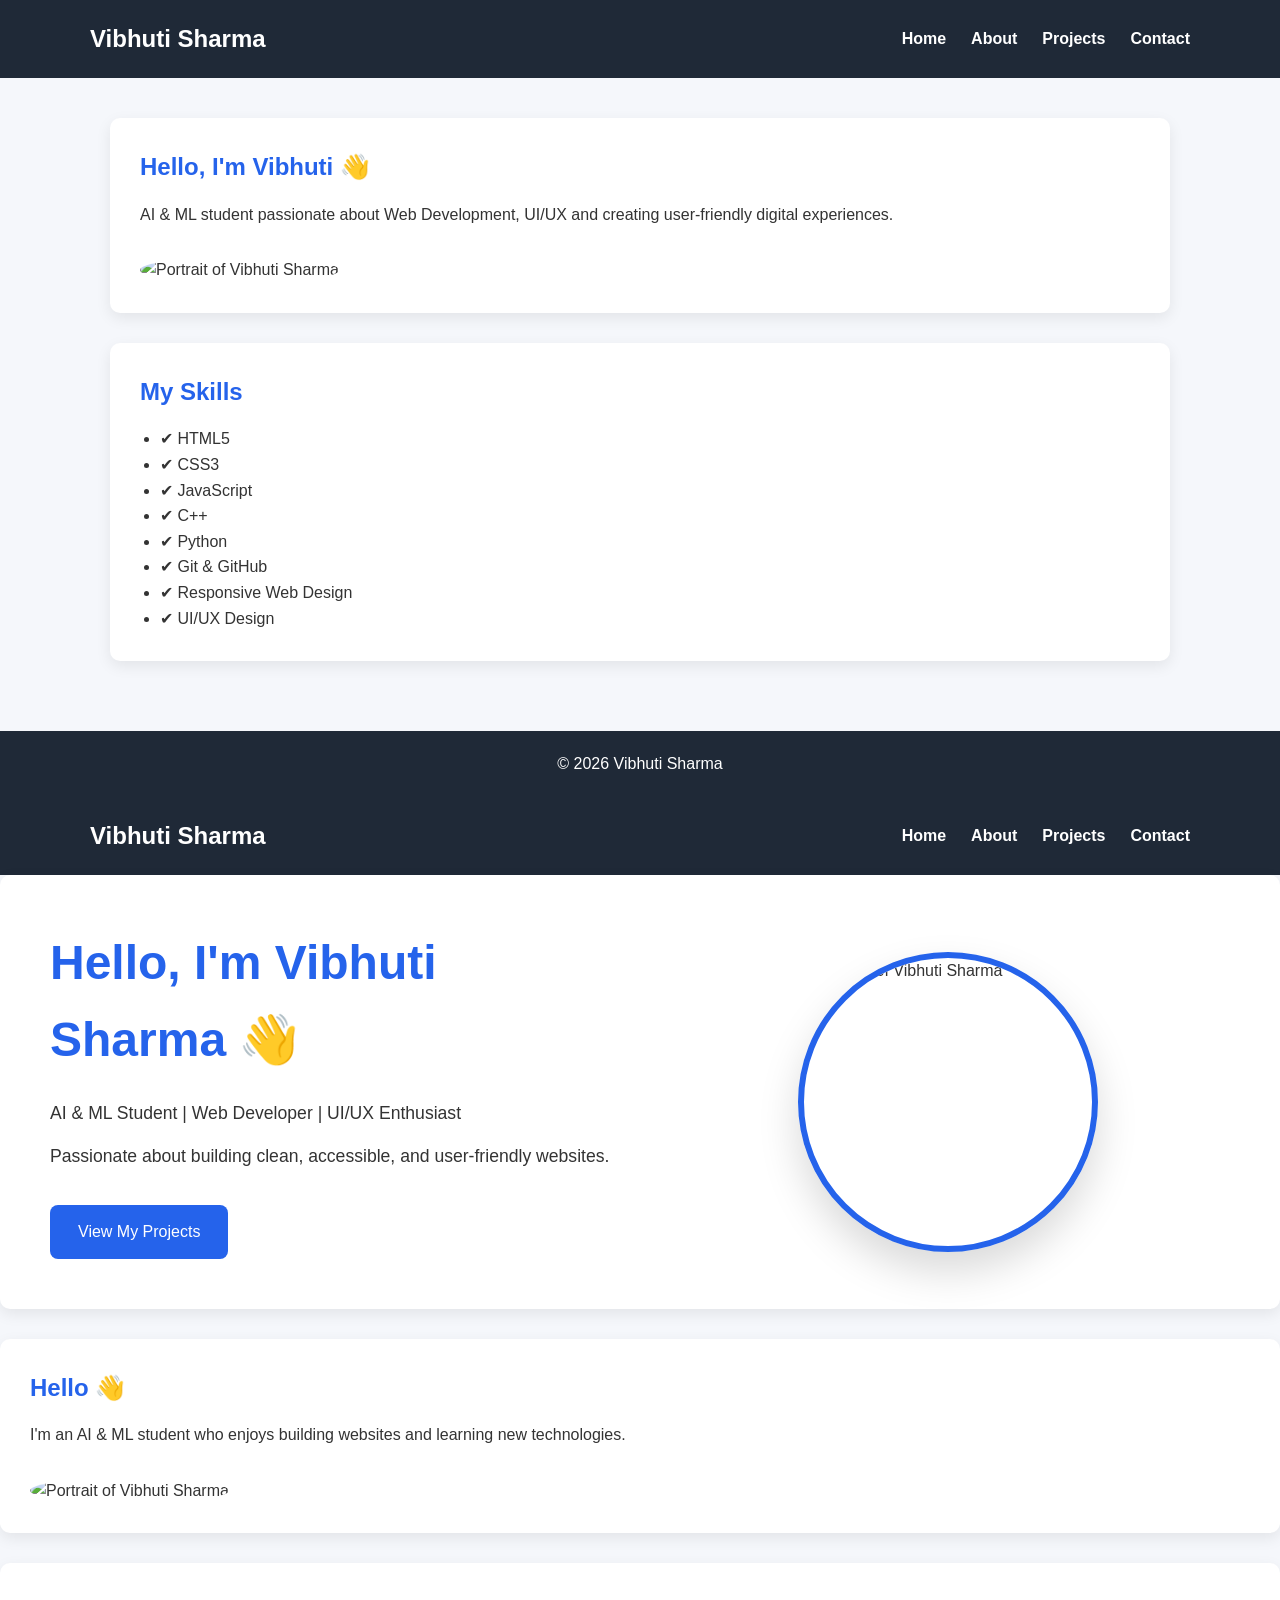
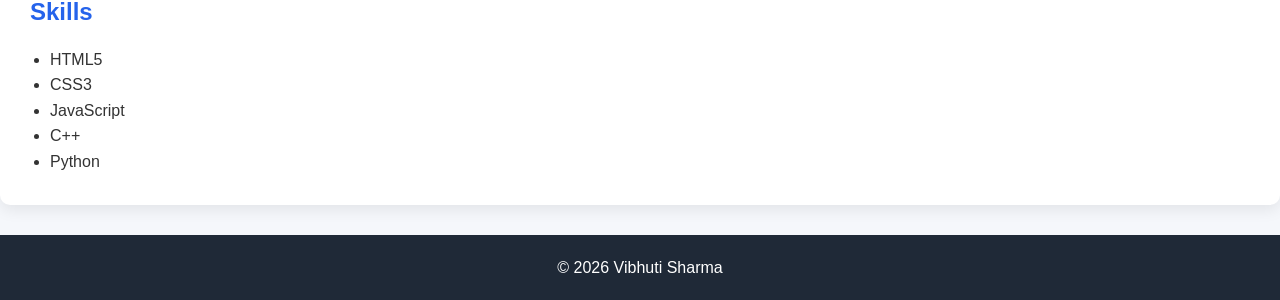
==== index.html @ a4ba5873 "Initial portfolio website" ====
<!DOCTYPE html>
<html lang="en">

<head>
<link rel="preconnect" href="https://fonts.googleapis.com">

<link rel="preconnect" href="https://fonts.gstatic.com" crossorigin>

<link href="https://fonts.googleapis.com/css2?family=Poppins:wght@300;400;500;600;700&display=swap" rel="stylesheet">

<meta charset="UTF-8">

<meta name="viewport" content="width=device-width, initial-scale=1.0">

<meta name="description"
content="Portfolio of Vibhuti Sharma, AI & ML Student and Web Developer">

<meta name="keywords"
content="Portfolio,HTML,CSS,Web Development,AI,Student">

<meta name="author"
content="Vibhuti Sharma">

<title>Vibhuti Sharma | Portfolio</title>

<link rel="stylesheet" href="css/style.css">

</head>

<body>

<header>

<nav aria-label="Main Navigation">

<h1>Vibhuti Sharma</h1>

<ul>

<li><a href="index.html">Home</a></li>

<li><a href="about.html">About</a></li>

<li><a href="projects.html">Projects</a></li>

<li><a href="contact.html">Contact</a></li>

</ul>

</nav>

</header>

<main>

<section>

<h2>Hello, I'm Vibhuti 👋</h2>

<p>
AI & ML student passionate about Web Development, UI/UX and creating user-friendly digital experiences.
</p>

<img src="images/profile.jpg"
alt="Portrait of Vibhuti Sharma">

</section>

<section>

<h2>My Skills</h2>

<article>

<ul>

<li>✔ HTML5</li>

<li>✔ CSS3</li>

<li>✔ JavaScript</li>

<li>✔ C++</li>

<li>✔ Python</li>

<li>✔ Git & GitHub</li>

<li>✔ Responsive Web Design</li>

<li>✔ UI/UX Design</li>

</ul>

</article>

</section>

</main>

<footer>

<p>© 2026 Vibhuti Sharma</p>

</footer>

<header>

    <nav aria-label="Main Navigation">

        <h1>Vibhuti Sharma</h1>

        <ul>

            <li><a href="index.html">Home</a></li>

            <li><a href="about.html">About</a></li>

            <li><a href="projects.html">Projects</a></li>

            <li><a href="contact.html">Contact</a></li>

        </ul>

    </nav>

</header>

<section class="hero">

    <div class="hero-text">

        <h2>Hello, I'm <span>Vibhuti Sharma</span> 👋</h2>

        <p>
            AI & ML Student | Web Developer | UI/UX Enthusiast
        </p>

        <p>
            Passionate about building clean, accessible, and user-friendly websites.
        </p>

        <a href="projects.html" class="btn">
            View My Projects
        </a>

    </div>

    <div class="hero-image">

        <img src="images/profile.jpg"
             alt="Portrait of Vibhuti Sharma">

    </div>

</section>

    <section>

        <h2>Hello 👋</h2>

        <p>
            I'm an AI & ML student who enjoys building websites and learning new technologies.
        </p>

        <img src="images/profile.jpg"
             alt="Portrait of Vibhuti Sharma">

    </section>

    <section>

        <h2>Skills</h2>

        <article>

            <ul>

                <li>HTML5</li>
                <li>CSS3</li>
                <li>JavaScript</li>
                <li>C++</li>
                <li>Python</li>

            </ul>

        </article>

    </section>

</main>

<footer>

    <p>© 2026 Vibhuti Sharma</p>

</footer>

</html>
<!DOCTYPE html>
<html lang="en">

<head>

    <meta charset="UTF-8">

    <meta name="viewport"
          content="width=device-width, initial-scale=1.0">

    <meta name="description"
          content="Portfolio of Vibhuti Sharma">

    <meta name="keywords"
          content="Portfolio, Web Developer, AI Student">

    <meta name="author"
          content="Vibhuti Sharma">

    <title>Vibhuti Sharma | Portfolio</title>

    <link rel="stylesheet"
          href="css/style.css">

</head>

<body>

    <script src="js/script.js"></script>

</body>

</html>
---- css/style.css ----
*{
margin:0;
padding:0;
box-sizing:border-box;
}

body{

font-family:Arial, sans-serif;

line-height:1.6;

background:#f5f5f5;

color:#333;

}

header{

background:#1f2937;

padding:20px;

}

nav{

display:flex;

justify-content:space-between;

align-items:center;

}

nav h1{

color:white;

}

nav ul{

display:flex;

gap:20px;

list-style:none;

}

nav a{

text-decoration:none;

color:white;

font-weight:bold;

}

main{

max-width:1000px;

margin:auto;

padding:40px 20px;

}

section{

background:white;

padding:30px;

margin-bottom:25px;

border-radius:12px;

box-shadow:0 5px 15px rgba(0,0,0,.08);

}

img{

width:180px;

border-radius:50%;

margin-top:20px;

}

footer{

text-align:center;

padding:20px;

background:#1f2937;

color:white;

}
* {
    margin: 0;
    padding: 0;
    box-sizing: border-box;
}

body {
    font-family: Arial, Helvetica, sans-serif;
    line-height: 1.6;
    background: #f5f7fb;
    color: #333;
}

header {
    background: #1f2937;
    color: white;
    padding: 20px;
}

nav {
    max-width: 1100px;
    margin: auto;
    display: flex;
    justify-content: space-between;
    align-items: center;
}

nav ul {
    display: flex;
    list-style: none;
    gap: 25px;
}

nav a {
    color: white;
    text-decoration: none;
}

main {
    max-width: 1100px;
    margin: auto;
    padding: 40px 20px;
}

section {
    background: white;
    padding: 30px;
    margin-bottom: 30px;
    border-radius: 10px;
}

img {
    width: 180px;
    border-radius: 50%;
    margin-top: 20px;
}

footer {
    text-align: center;
    background: #1f2937;
    color: white;
    padding: 20px;
}
.hero{

display:flex;

justify-content:space-between;

align-items:center;

gap:50px;

padding:50px;

}

.hero-text{

flex:1;

}

.hero-text h2{

font-size:3rem;

margin-bottom:20px;

}

.hero-text span{

color:#2563eb;

}

.hero-text p{

font-size:1.1rem;

margin-bottom:15px;

}

.hero-image{

flex:1;

display:flex;

justify-content:center;

}

.hero-image img{

width:300px;

height:300px;

object-fit:cover;

border-radius:50%;

border:6px solid #2563eb;

box-shadow:0 20px 40px rgba(0,0,0,.15);

}

.btn{

display:inline-block;

margin-top:20px;

padding:14px 28px;

background:#2563eb;

color:white;

text-decoration:none;

border-radius:8px;

transition:.3s;

}

.btn:hover{

background:#1d4ed8;

transform:translateY(-3px);

}
@media(max-width:768px){

.hero{

flex-direction:column-reverse;

text-align:center;

}

nav{

flex-direction:column;

gap:15px;

}

nav ul{

flex-direction:column;

}

.hero-text h2{

font-size:2.2rem;

}

.hero-image img{

width:220px;

height:220px;

}

}
aside{

background:#2563eb;

color:white;

padding:25px;

border-radius:10px;

margin-top:30px;

}

article{

margin-top:15px;

}

section h2{

margin-bottom:15px;

color:#2563eb;

}

section p{

margin-bottom:10px;

}

section ul{

padding-left:20px;

}
.project-grid{

display:grid;

grid-template-columns:repeat(auto-fit,minmax(280px,1fr));

gap:25px;

margin-top:30px;

}

.project-card{

background:white;

padding:25px;

border-radius:12px;

box-shadow:0 10px 25px rgba(0,0,0,.1);

transition:.3s;

}

.project-card:hover{

transform:translateY(-8px);

}

.project-card h3{

margin-bottom:15px;

color:#2563eb;

}

.project-card p{

margin-bottom:20px;

}

.project-card a{

text-decoration:none;

color:white;

background:#2563eb;

padding:10px 18px;

border-radius:8px;

display:inline-block;

}

.project-card a:hover{

background:#1d4ed8;

}
form{

display:flex;

flex-direction:column;

gap:15px;

margin-top:20px;

}

input,
textarea{

padding:14px;

border:1px solid #ccc;

border-radius:8px;

font-size:16px;

}

input:focus,
textarea:focus{

outline:none;

border-color:#2563eb;

box-shadow:0 0 5px rgba(37,99,235,.3);

}

button{

padding:14px;

background:#2563eb;

color:white;

border:none;

border-radius:8px;

cursor:pointer;

font-size:16px;

transition:.3s;

}

button:hover{

background:#1d4ed8;

}
---- css/style.css ----
*{
margin:0;
padding:0;
box-sizing:border-box;
}

body{

font-family:Arial, sans-serif;

line-height:1.6;

background:#f5f5f5;

color:#333;

}

header{

background:#1f2937;

padding:20px;

}

nav{

display:flex;

justify-content:space-between;

align-items:center;

}

nav h1{

color:white;

}

nav ul{

display:flex;

gap:20px;

list-style:none;

}

nav a{

text-decoration:none;

color:white;

font-weight:bold;

}

main{

max-width:1000px;

margin:auto;

padding:40px 20px;

}

section{

background:white;

padding:30px;

margin-bottom:25px;

border-radius:12px;

box-shadow:0 5px 15px rgba(0,0,0,.08);

}

img{

width:180px;

border-radius:50%;

margin-top:20px;

}

footer{

text-align:center;

padding:20px;

background:#1f2937;

color:white;

}
* {
    margin: 0;
    padding: 0;
    box-sizing: border-box;
}

body {
    font-family: Arial, Helvetica, sans-serif;
    line-height: 1.6;
    background: #f5f7fb;
    color: #333;
}

header {
    background: #1f2937;
    color: white;
    padding: 20px;
}

nav {
    max-width: 1100px;
    margin: auto;
    display: flex;
    justify-content: space-between;
    align-items: center;
}

nav ul {
    display: flex;
    list-style: none;
    gap: 25px;
}

nav a {
    color: white;
    text-decoration: none;
}

main {
    max-width: 1100px;
    margin: auto;
    padding: 40px 20px;
}

section {
    background: white;
    padding: 30px;
    margin-bottom: 30px;
    border-radius: 10px;
}

img {
    width: 180px;
    border-radius: 50%;
    margin-top: 20px;
}

footer {
    text-align: center;
    background: #1f2937;
    color: white;
    padding: 20px;
}
.hero{

display:flex;

justify-content:space-between;

align-items:center;

gap:50px;

padding:50px;

}

.hero-text{

flex:1;

}

.hero-text h2{

font-size:3rem;

margin-bottom:20px;

}

.hero-text span{

color:#2563eb;

}

.hero-text p{

font-size:1.1rem;

margin-bottom:15px;

}

.hero-image{

flex:1;

display:flex;

justify-content:center;

}

.hero-image img{

width:300px;

height:300px;

object-fit:cover;

border-radius:50%;

border:6px solid #2563eb;

box-shadow:0 20px 40px rgba(0,0,0,.15);

}

.btn{

display:inline-block;

margin-top:20px;

padding:14px 28px;

background:#2563eb;

color:white;

text-decoration:none;

border-radius:8px;

transition:.3s;

}

.btn:hover{

background:#1d4ed8;

transform:translateY(-3px);

}
@media(max-width:768px){

.hero{

flex-direction:column-reverse;

text-align:center;

}

nav{

flex-direction:column;

gap:15px;

}

nav ul{

flex-direction:column;

}

.hero-text h2{

font-size:2.2rem;

}

.hero-image img{

width:220px;

height:220px;

}

}
aside{

background:#2563eb;

color:white;

padding:25px;

border-radius:10px;

margin-top:30px;

}

article{

margin-top:15px;

}

section h2{

margin-bottom:15px;

color:#2563eb;

}

section p{

margin-bottom:10px;

}

section ul{

padding-left:20px;

}
.project-grid{

display:grid;

grid-template-columns:repeat(auto-fit,minmax(280px,1fr));

gap:25px;

margin-top:30px;

}

.project-card{

background:white;

padding:25px;

border-radius:12px;

box-shadow:0 10px 25px rgba(0,0,0,.1);

transition:.3s;

}

.project-card:hover{

transform:translateY(-8px);

}

.project-card h3{

margin-bottom:15px;

color:#2563eb;

}

.project-card p{

margin-bottom:20px;

}

.project-card a{

text-decoration:none;

color:white;

background:#2563eb;

padding:10px 18px;

border-radius:8px;

display:inline-block;

}

.project-card a:hover{

background:#1d4ed8;

}
form{

display:flex;

flex-direction:column;

gap:15px;

margin-top:20px;

}

input,
textarea{

padding:14px;

border:1px solid #ccc;

border-radius:8px;

font-size:16px;

}

input:focus,
textarea:focus{

outline:none;

border-color:#2563eb;

box-shadow:0 0 5px rgba(37,99,235,.3);

}

button{

padding:14px;

background:#2563eb;

color:white;

border:none;

border-radius:8px;

cursor:pointer;

font-size:16px;

transition:.3s;

}

button:hover{

background:#1d4ed8;

}
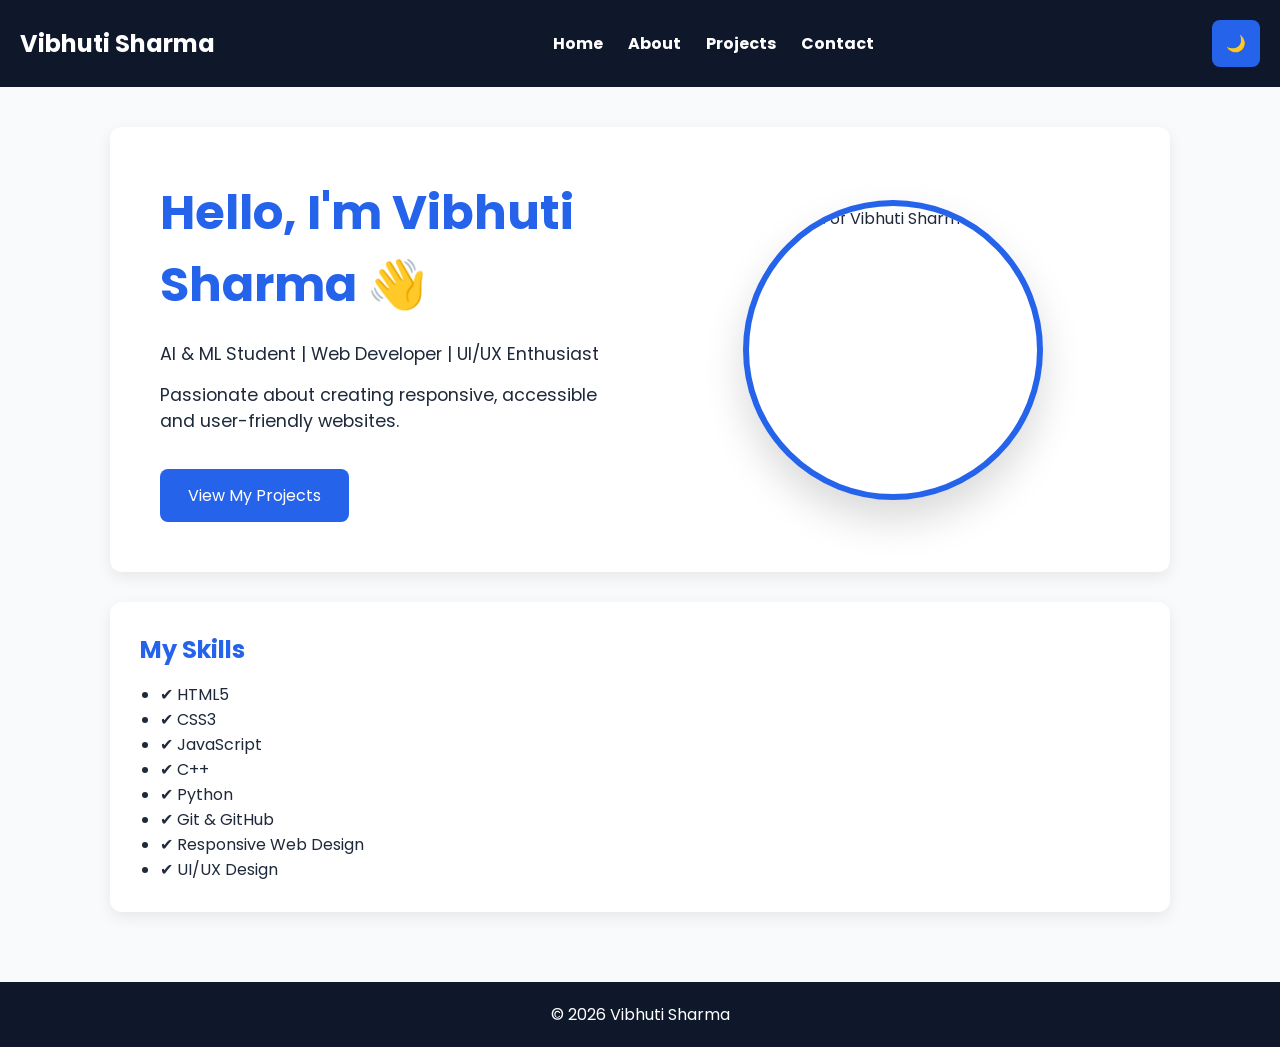
==== commit 8ce7731e: "Final portfolio update" ====
--- a/index.html
+++ b/index.html
@@ -2,186 +2,83 @@
 <html lang="en">
 
 <head>
-<link rel="preconnect" href="https://fonts.googleapis.com">
+    <meta charset="UTF-8">
+    <meta name="viewport" content="width=device-width, initial-scale=1.0">
+    <meta name="description" content="Portfolio of Vibhuti Sharma, AI & ML Student and Web Developer">
+    <meta name="keywords" content="Portfolio, HTML, CSS, JavaScript, AI, Web Developer">
+    <meta name="author" content="Vibhuti Sharma">
 
-<link rel="preconnect" href="https://fonts.gstatic.com" crossorigin>
+    <title>Vibhuti Sharma | Portfolio</title>
 
-<link href="https://fonts.googleapis.com/css2?family=Poppins:wght@300;400;500;600;700&display=swap" rel="stylesheet">
+    <!-- Google Font -->
+    <link rel="preconnect" href="https://fonts.googleapis.com">
+    <link rel="preconnect" href="https://fonts.gstatic.com" crossorigin>
+    <link href="https://fonts.googleapis.com/css2?family=Poppins:wght@300;400;500;600;700&display=swap" rel="stylesheet">
 
-<meta charset="UTF-8">
-
-<meta name="viewport" content="width=device-width, initial-scale=1.0">
-
-<meta name="description"
-content="Portfolio of Vibhuti Sharma, AI & ML Student and Web Developer">
-
-<meta name="keywords"
-content="Portfolio,HTML,CSS,Web Development,AI,Student">
-
-<meta name="author"
-content="Vibhuti Sharma">
-
-<title>Vibhuti Sharma | Portfolio</title>
-
-<link rel="stylesheet" href="css/style.css">
-
+    <!-- CSS Files -->
+    <link rel="stylesheet" href="css/variables.css">
+    <link rel="stylesheet" href="css/style.css">
+    <link rel="stylesheet" href="css/responsive.css">
 </head>
 
 <body>
 
 <header>
-
-<nav aria-label="Main Navigation">
-
-<h1>Vibhuti Sharma</h1>
-
-<ul>
-
-<li><a href="index.html">Home</a></li>
-
-<li><a href="about.html">About</a></li>
-
-<li><a href="projects.html">Projects</a></li>
-
-<li><a href="contact.html">Contact</a></li>
-
-</ul>
-
-</nav>
-
-</header>
-
-<main>
-
-<section>
-
-<h2>Hello, I'm Vibhuti 👋</h2>
-
-<p>
-AI & ML student passionate about Web Development, UI/UX and creating user-friendly digital experiences.
-</p>
-
-<img src="images/profile.jpg"
-alt="Portrait of Vibhuti Sharma">
-
-</section>
-
-<section>
-
-<h2>My Skills</h2>
-
-<article>
-
-<ul>
-
-<li>✔ HTML5</li>
-
-<li>✔ CSS3</li>
-
-<li>✔ JavaScript</li>
-
-<li>✔ C++</li>
-
-<li>✔ Python</li>
-
-<li>✔ Git & GitHub</li>
-
-<li>✔ Responsive Web Design</li>
-
-<li>✔ UI/UX Design</li>
-
-</ul>
-
-</article>
-
-</section>
-
-</main>
-
-<footer>
-
-<p>© 2026 Vibhuti Sharma</p>
-
-</footer>
-
-<header>
-
     <nav aria-label="Main Navigation">
 
         <h1>Vibhuti Sharma</h1>
 
         <ul>
-
             <li><a href="index.html">Home</a></li>
-
             <li><a href="about.html">About</a></li>
-
             <li><a href="projects.html">Projects</a></li>
-
             <li><a href="contact.html">Contact</a></li>
-
         </ul>
 
+        <button id="theme-toggle">🌙</button>
+
     </nav>
-
 </header>
 
-<section class="hero">
+<main>
 
-    <div class="hero-text">
+    <section class="hero">
 
-        <h2>Hello, I'm <span>Vibhuti Sharma</span> 👋</h2>
+        <div class="hero-text">
 
-        <p>
-            AI & ML Student | Web Developer | UI/UX Enthusiast
-        </p>
+            <h2>Hello, I'm <span>Vibhuti Sharma</span> 👋</h2>
 
-        <p>
-            Passionate about building clean, accessible, and user-friendly websites.
-        </p>
+            <p>AI & ML Student | Web Developer | UI/UX Enthusiast</p>
 
-        <a href="projects.html" class="btn">
-            View My Projects
-        </a>
+            <p>
+                Passionate about creating responsive, accessible and user-friendly websites.
+            </p>
 
-    </div>
+            <a href="projects.html" class="btn">View My Projects</a>
 
-    <div class="hero-image">
+        </div>
 
-        <img src="images/profile.jpg"
-             alt="Portrait of Vibhuti Sharma">
-
-    </div>
-
-</section>
-
-    <section>
-
-        <h2>Hello 👋</h2>
-
-        <p>
-            I'm an AI & ML student who enjoys building websites and learning new technologies.
-        </p>
-
-        <img src="images/profile.jpg"
-             alt="Portrait of Vibhuti Sharma">
+        <div class="hero-image">
+            <img src="images/profile.jpg" alt="Portrait of Vibhuti Sharma">
+        </div>
 
     </section>
 
     <section>
 
-        <h2>Skills</h2>
+        <h2>My Skills</h2>
 
         <article>
 
             <ul>
-
-                <li>HTML5</li>
-                <li>CSS3</li>
-                <li>JavaScript</li>
-                <li>C++</li>
-                <li>Python</li>
-
+                <li>✔ HTML5</li>
+                <li>✔ CSS3</li>
+                <li>✔ JavaScript</li>
+                <li>✔ C++</li>
+                <li>✔ Python</li>
+                <li>✔ Git & GitHub</li>
+                <li>✔ Responsive Web Design</li>
+                <li>✔ UI/UX Design</li>
             </ul>
 
         </article>
@@ -191,41 +88,10 @@
 </main>
 
 <footer>
-
-    <p>© 2026 Vibhuti Sharma</p>
-
+    <p>&copy; 2026 Vibhuti Sharma</p>
 </footer>
 
-</html>
-<!DOCTYPE html>
-<html lang="en">
-
-<head>
-
-    <meta charset="UTF-8">
-
-    <meta name="viewport"
-          content="width=device-width, initial-scale=1.0">
-
-    <meta name="description"
-          content="Portfolio of Vibhuti Sharma">
-
-    <meta name="keywords"
-          content="Portfolio, Web Developer, AI Student">
-
-    <meta name="author"
-          content="Vibhuti Sharma">
-
-    <title>Vibhuti Sharma | Portfolio</title>
-
-    <link rel="stylesheet"
-          href="css/style.css">
-
-</head>
-
-<body>
-
-    <script src="js/script.js"></script>
+<script src="script.js"></script>
 
 </body>
 
--- a/css/variables.css
+++ b/css/variables.css
@@ -0,0 +1,17 @@
+:root{
+    --primary:#2563eb;
+    --secondary:#0f172a;
+    --background:#f8fafc;
+    --card:#ffffff;
+    --text:#1e293b;
+    --border:#d1d5db;
+    --shadow:0 10px 25px rgba(0,0,0,.12);
+    --radius:14px;
+}
+
+.dark-theme{
+    --background:#0f172a;
+    --card:#1e293b;
+    --text:#f8fafc;
+    --border:#334155;
+}
--- a/css/style.css
+++ b/css/style.css
@@ -1,471 +1,234 @@
+/* Global Styles */
+
 *{
-margin:0;
-padding:0;
-box-sizing:border-box;
+    margin:0;
+    padding:0;
+    box-sizing:border-box;
+}
+
+html{
+    scroll-behavior:smooth;
 }
 
 body{
-
-font-family:Arial, sans-serif;
-
-line-height:1.6;
-
-background:#f5f5f5;
-
-color:#333;
-
-}
+    font-family:'Poppins',sans-serif;
+    background:var(--background);
+    color:var(--text);
+}
+
+/* Header */
 
 header{
-
-background:#1f2937;
-
-padding:20px;
-
+    background:var(--secondary);
+    padding:20px;
 }
 
 nav{
-
-display:flex;
-
-justify-content:space-between;
-
-align-items:center;
-
+    display:flex;
+    justify-content:space-between;
+    align-items:center;
+    flex-wrap:wrap;
 }
 
 nav h1{
-
-color:white;
-
+    color:white;
 }
 
 nav ul{
-
-display:flex;
-
-gap:20px;
-
-list-style:none;
-
+    display:flex;
+    list-style:none;
+    gap:25px;
 }
 
 nav a{
-
-text-decoration:none;
-
-color:white;
-
-font-weight:bold;
-
-}
+    text-decoration:none;
+    color:white;
+    font-weight:bold;
+}
+
+/* Main */
 
 main{
-
-max-width:1000px;
-
-margin:auto;
-
-padding:40px 20px;
-
+    max-width:1100px;
+    margin:auto;
+    padding:40px 20px;
 }
 
 section{
-
-background:white;
-
-padding:30px;
-
-margin-bottom:25px;
-
-border-radius:12px;
-
-box-shadow:0 5px 15px rgba(0,0,0,.08);
-
-}
+    background:var(--card);
+    padding:30px;
+    margin-bottom:30px;
+    border-radius:12px;
+    box-shadow:0 5px 15px rgba(0,0,0,.08);
+}
+
+/* Images */
 
 img{
-
-width:180px;
-
-border-radius:50%;
-
-margin-top:20px;
-
-}
-
-footer{
-
-text-align:center;
-
-padding:20px;
-
-background:#1f2937;
-
-color:white;
-
-}
-* {
-    margin: 0;
-    padding: 0;
-    box-sizing: border-box;
-}
-
-body {
-    font-family: Arial, Helvetica, sans-serif;
-    line-height: 1.6;
-    background: #f5f7fb;
-    color: #333;
-}
-
-header {
-    background: #1f2937;
-    color: white;
-    padding: 20px;
-}
-
-nav {
-    max-width: 1100px;
-    margin: auto;
-    display: flex;
-    justify-content: space-between;
-    align-items: center;
-}
-
-nav ul {
-    display: flex;
-    list-style: none;
-    gap: 25px;
-}
-
-nav a {
-    color: white;
-    text-decoration: none;
-}
-
-main {
-    max-width: 1100px;
-    margin: auto;
-    padding: 40px 20px;
-}
-
-section {
-    background: white;
-    padding: 30px;
-    margin-bottom: 30px;
-    border-radius: 10px;
-}
-
-img {
-    width: 180px;
-    border-radius: 50%;
-    margin-top: 20px;
-}
-
-footer {
-    text-align: center;
-    background: #1f2937;
-    color: white;
-    padding: 20px;
-}
+    max-width:100%;
+    height:auto;
+    display:block;
+}
+
+/* Hero Section */
+
 .hero{
-
-display:flex;
-
-justify-content:space-between;
-
-align-items:center;
-
-gap:50px;
-
-padding:50px;
-
+    display:flex;
+    justify-content:space-between;
+    align-items:center;
+    gap:50px;
+    padding:50px;
 }
 
 .hero-text{
-
-flex:1;
-
+    flex:1;
 }
 
 .hero-text h2{
-
-font-size:3rem;
-
-margin-bottom:20px;
-
+    font-size:3rem;
+    margin-bottom:20px;
 }
 
 .hero-text span{
-
-color:#2563eb;
-
+    color:var(--primary);
 }
 
 .hero-text p{
-
-font-size:1.1rem;
-
-margin-bottom:15px;
-
+    font-size:1.1rem;
+    margin-bottom:15px;
 }
 
 .hero-image{
-
-flex:1;
-
-display:flex;
-
-justify-content:center;
-
+    flex:1;
+    display:flex;
+    justify-content:center;
 }
 
 .hero-image img{
-
-width:300px;
-
-height:300px;
-
-object-fit:cover;
-
-border-radius:50%;
-
-border:6px solid #2563eb;
-
-box-shadow:0 20px 40px rgba(0,0,0,.15);
-
-}
+    width:300px;
+    height:300px;
+    object-fit:cover;
+    border-radius:50%;
+    border:6px solid var(--primary);
+    box-shadow:0 20px 40px rgba(0,0,0,.15);
+}
+
+/* Buttons */
 
 .btn{
-
-display:inline-block;
-
-margin-top:20px;
-
-padding:14px 28px;
-
-background:#2563eb;
-
-color:white;
-
-text-decoration:none;
-
-border-radius:8px;
-
-transition:.3s;
-
+    display:inline-block;
+    margin-top:20px;
+    padding:14px 28px;
+    background:var(--primary);
+    color:white;
+    text-decoration:none;
+    border-radius:8px;
+    transition:.3s;
 }
 
 .btn:hover{
-
-background:#1d4ed8;
-
-transform:translateY(-3px);
-
-}
-@media(max-width:768px){
-
-.hero{
-
-flex-direction:column-reverse;
-
-text-align:center;
-
-}
-
-nav{
-
-flex-direction:column;
-
-gap:15px;
-
-}
-
-nav ul{
-
-flex-direction:column;
-
-}
-
-.hero-text h2{
-
-font-size:2.2rem;
-
-}
-
-.hero-image img{
-
-width:220px;
-
-height:220px;
-
-}
-
-}
+    transform:translateY(-3px);
+}
+
+/* About */
+
 aside{
-
-background:#2563eb;
-
-color:white;
-
-padding:25px;
-
-border-radius:10px;
-
-margin-top:30px;
-
+    background:var(--primary);
+    color:white;
+    padding:25px;
+    border-radius:10px;
+    margin-top:30px;
 }
 
 article{
-
-margin-top:15px;
-
+    margin-top:15px;
 }
 
 section h2{
-
-margin-bottom:15px;
-
-color:#2563eb;
-
+    margin-bottom:15px;
+    color:var(--primary);
 }
 
 section p{
-
-margin-bottom:10px;
-
+    margin-bottom:10px;
 }
 
 section ul{
-
-padding-left:20px;
-
-}
+    padding-left:20px;
+}
+
+/* Projects */
+
 .project-grid{
-
-display:grid;
-
-grid-template-columns:repeat(auto-fit,minmax(280px,1fr));
-
-gap:25px;
-
-margin-top:30px;
-
+    display:grid;
+    grid-template-columns:1fr;
+    gap:20px;
 }
 
 .project-card{
-
-background:white;
-
-padding:25px;
-
-border-radius:12px;
-
-box-shadow:0 10px 25px rgba(0,0,0,.1);
-
-transition:.3s;
-
-}
-
-.project-card:hover{
-
-transform:translateY(-8px);
-
+    background:var(--card);
+    padding:25px;
+    border-radius:12px;
+    box-shadow:0 10px 25px rgba(0,0,0,.1);
 }
 
 .project-card h3{
-
-margin-bottom:15px;
-
-color:#2563eb;
-
+    margin-bottom:15px;
+    color:var(--primary);
 }
 
 .project-card p{
-
-margin-bottom:20px;
-
+    margin-bottom:20px;
 }
 
 .project-card a{
-
-text-decoration:none;
-
-color:white;
-
-background:#2563eb;
-
-padding:10px 18px;
-
-border-radius:8px;
-
-display:inline-block;
-
-}
-
-.project-card a:hover{
-
-background:#1d4ed8;
-
-}
+    display:inline-block;
+    padding:10px 18px;
+    background:var(--primary);
+    color:white;
+    text-decoration:none;
+    border-radius:8px;
+}
+
+/* Contact Form */
+
 form{
-
-display:flex;
-
-flex-direction:column;
-
-gap:15px;
-
-margin-top:20px;
-
+    display:flex;
+    flex-direction:column;
+    gap:15px;
+    margin-top:20px;
 }
 
 input,
 textarea{
-
-padding:14px;
-
-border:1px solid #ccc;
-
-border-radius:8px;
-
-font-size:16px;
-
+    padding:14px;
+    border:1px solid var(--border);
+    border-radius:8px;
+    font-size:16px;
 }
 
 input:focus,
 textarea:focus{
-
-outline:none;
-
-border-color:#2563eb;
-
-box-shadow:0 0 5px rgba(37,99,235,.3);
-
+    outline:none;
+    border-color:var(--primary);
+    box-shadow:0 0 5px rgba(37,99,235,.3);
 }
 
 button{
-
-padding:14px;
-
-background:#2563eb;
-
-color:white;
-
-border:none;
-
-border-radius:8px;
-
-cursor:pointer;
-
-font-size:16px;
-
-transition:.3s;
-
-}
-
-button:hover{
-
-background:#1d4ed8;
-
+    padding:14px;
+    background:var(--primary);
+    color:white;
+    border:none;
+    border-radius:8px;
+    cursor:pointer;
+    font-size:16px;
+}
+
+/* Footer */
+
+footer{
+    text-align:center;
+    background:var(--secondary);
+    color:white;
+    padding:20px;
 }
--- a/css/responsive.css
+++ b/css/responsive.css
@@ -0,0 +1,30 @@
+@media(min-width:768px){
+
+.project-grid{
+
+grid-template-columns:repeat(2,1fr);
+
+}
+
+}
+@media(min-width:1024px){
+
+.project-grid{
+
+grid-template-columns:repeat(3,1fr);
+
+}
+
+}
+@media (max-width:768px){
+
+    nav{
+        flex-direction:column;
+    }
+
+    nav ul{
+        flex-direction:column;
+        padding:0;
+    }
+
+}
